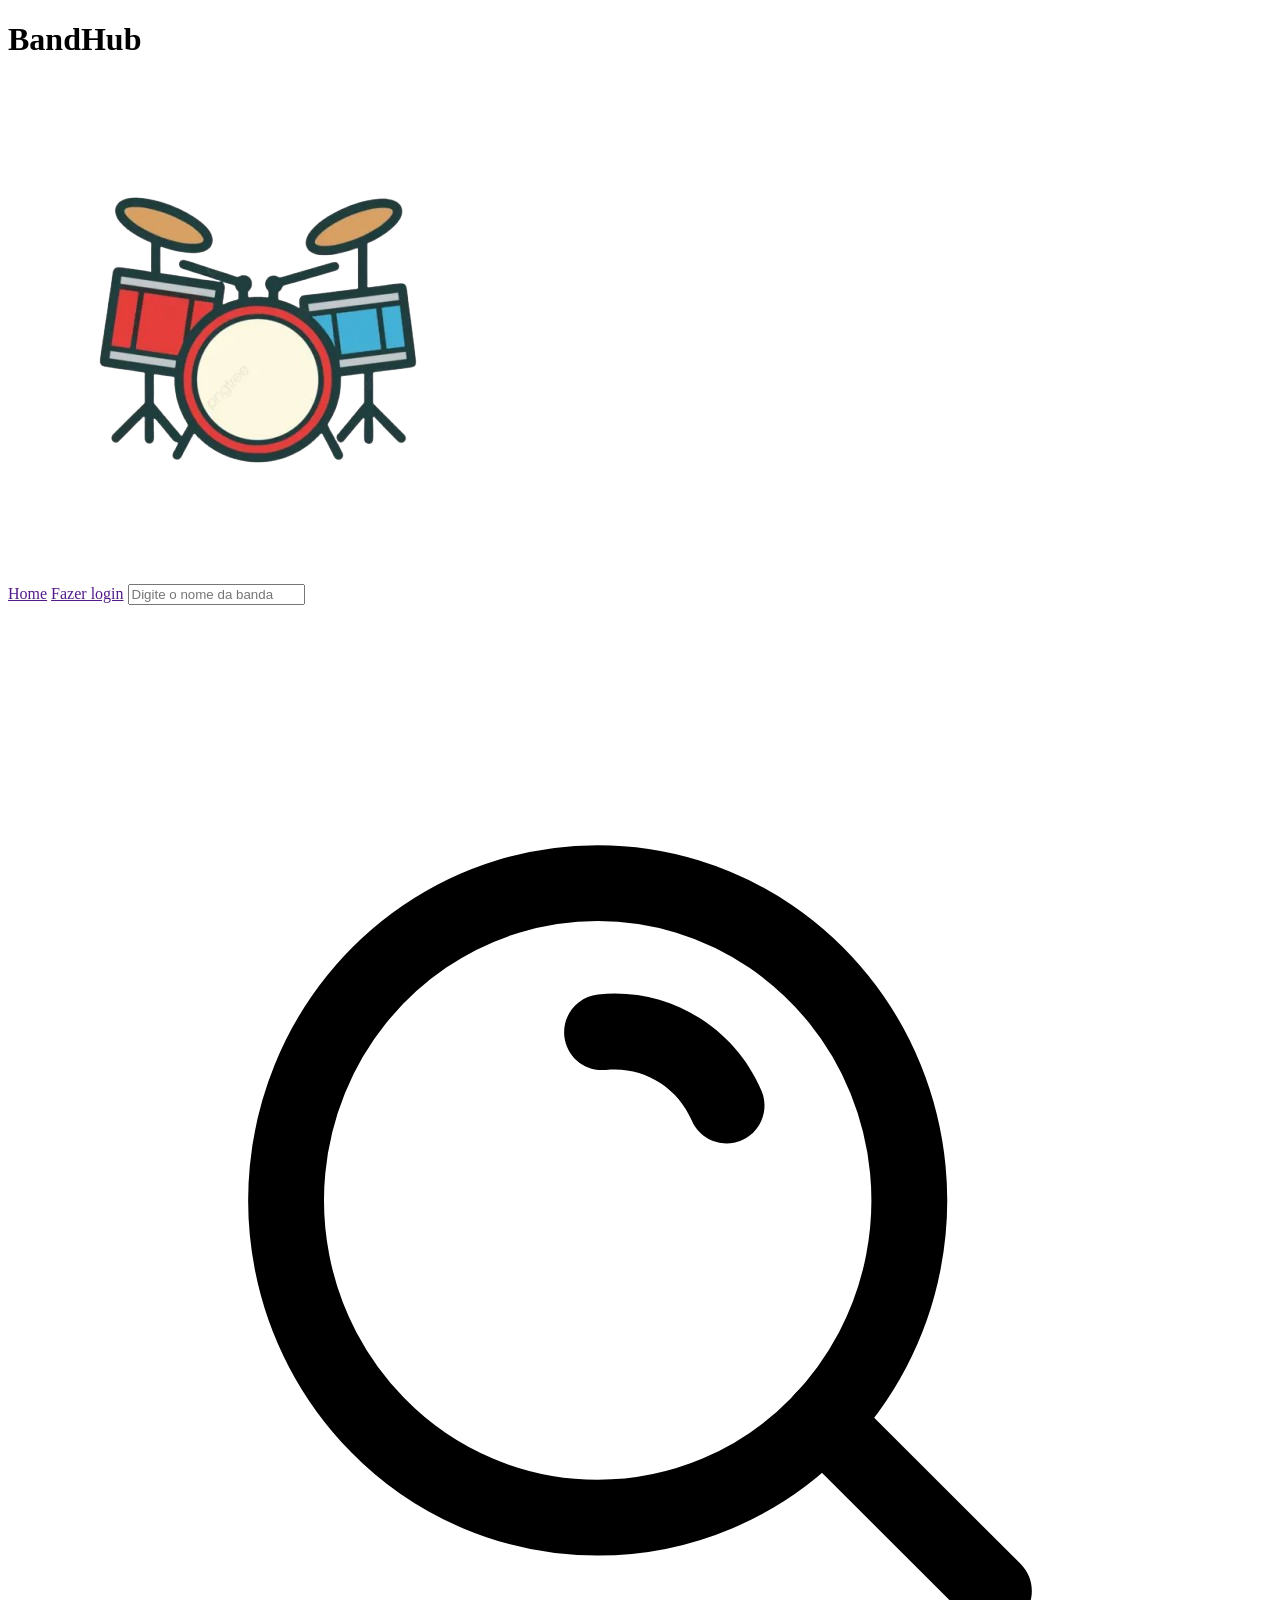
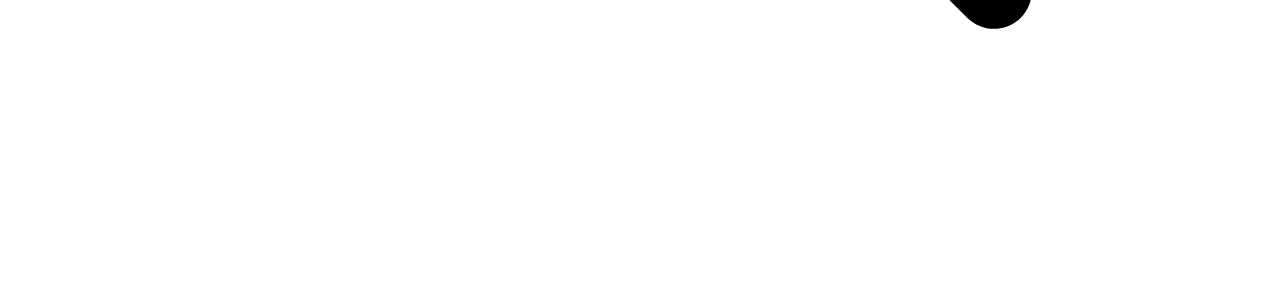
==== codigo/index.html @ df3b28c7 "wip index.html/header_base/css dos dois" ====
<!DOCTYPE html>
<html lang="en">
<head>
    <meta charset="UTF-8">
    <meta name="viewport" content="width=device-width, initial-scale=1.0">
    <title>BandHub</title>
    <link rel="stylesheet" href="public/assets/css/style.css">
    <link rel="stylesheet" href="public/assets/css/pages/index.css">
</head>
<body>
    <header class="header-base">
        <div class="logo">
            <h1 class="logo__titulo">
                BandHub
            </h1>
            <img src="public/assets/images/pngtree-cartoon-drum-set-in-flat-design-style-vector-png-image_18607986-removebg-preview.png" alt="logo-imagem" class="logo__imagem">
        </div>
        <nav class="nav-base">
            <a class="nav-base__link" href="" data-link="index">Home</a>
            <a class="nav-base__link" href="" data-link="login">Fazer login</a>

            <input class="nav-base__pesquisar" type="text" placeholder="Digite o nome da banda">
            <svg class="nav-base__svg" viewBox="0 -0.5 25 25" fill="none" xmlns="http://www.w3.org/2000/svg">
                <g id="SVGRepo_bgCarrier" stroke-width="0"></g>
                <g id="SVGRepo_tracerCarrier" stroke-linecap="round" stroke-linejoin="round"></g>
                <g id="SVGRepo_iconCarrier">
                <path fill-rule="evenodd" clip-rule="evenodd" d="M7.30524 15.7137C6.4404 14.8306 5.85381 13.7131 5.61824 12.4997C5.38072 11.2829 5.50269 10.0233 5.96924 8.87469C6.43181 7.73253 7.22153 6.75251 8.23924 6.05769C10.3041 4.64744 13.0224 4.64744 15.0872 6.05769C16.105 6.75251 16.8947 7.73253 17.3572 8.87469C17.8238 10.0233 17.9458 11.2829 17.7082 12.4997C17.4727 13.7131 16.8861 14.8306 16.0212 15.7137C14.8759 16.889 13.3044 17.5519 11.6632 17.5519C10.0221 17.5519 8.45059 16.889 7.30524 15.7137V15.7137Z"stroke="#000000" stroke-width="1.5" stroke-linecap="round" stroke-linejoin="round"></path>
                <path d="M11.6702 7.20292C11.2583 7.24656 10.9598 7.61586 11.0034 8.02777C11.0471 8.43968 11.4164 8.73821 11.8283 8.69457L11.6702 7.20292ZM13.5216 9.69213C13.6831 10.0736 14.1232 10.2519 14.5047 10.0904C14.8861 9.92892 15.0644 9.4888 14.9029 9.10736L13.5216 9.69213ZM16.6421 15.0869C16.349 14.7943 15.8741 14.7947 15.5815 15.0879C15.2888 15.381 15.2893 15.8559 15.5824 16.1485L16.6421 15.0869ZM18.9704 19.5305C19.2636 19.8232 19.7384 19.8228 20.0311 19.5296C20.3237 19.2364 20.3233 18.7616 20.0301 18.4689L18.9704 19.5305ZM11.8283 8.69457C12.5508 8.61801 13.2384 9.02306 13.5216 9.69213L14.9029 9.10736C14.3622 7.83005 13.0496 7.05676 11.6702 7.20292L11.8283 8.69457ZM15.5824 16.1485L18.9704 19.5305L20.0301 18.4689L16.6421 15.0869L15.5824 16.1485Z" fill="#000000"></path>
                </g>
            </svg>
        </nav>
    </header>
    <main>
        
    </main>
</body>
</html>
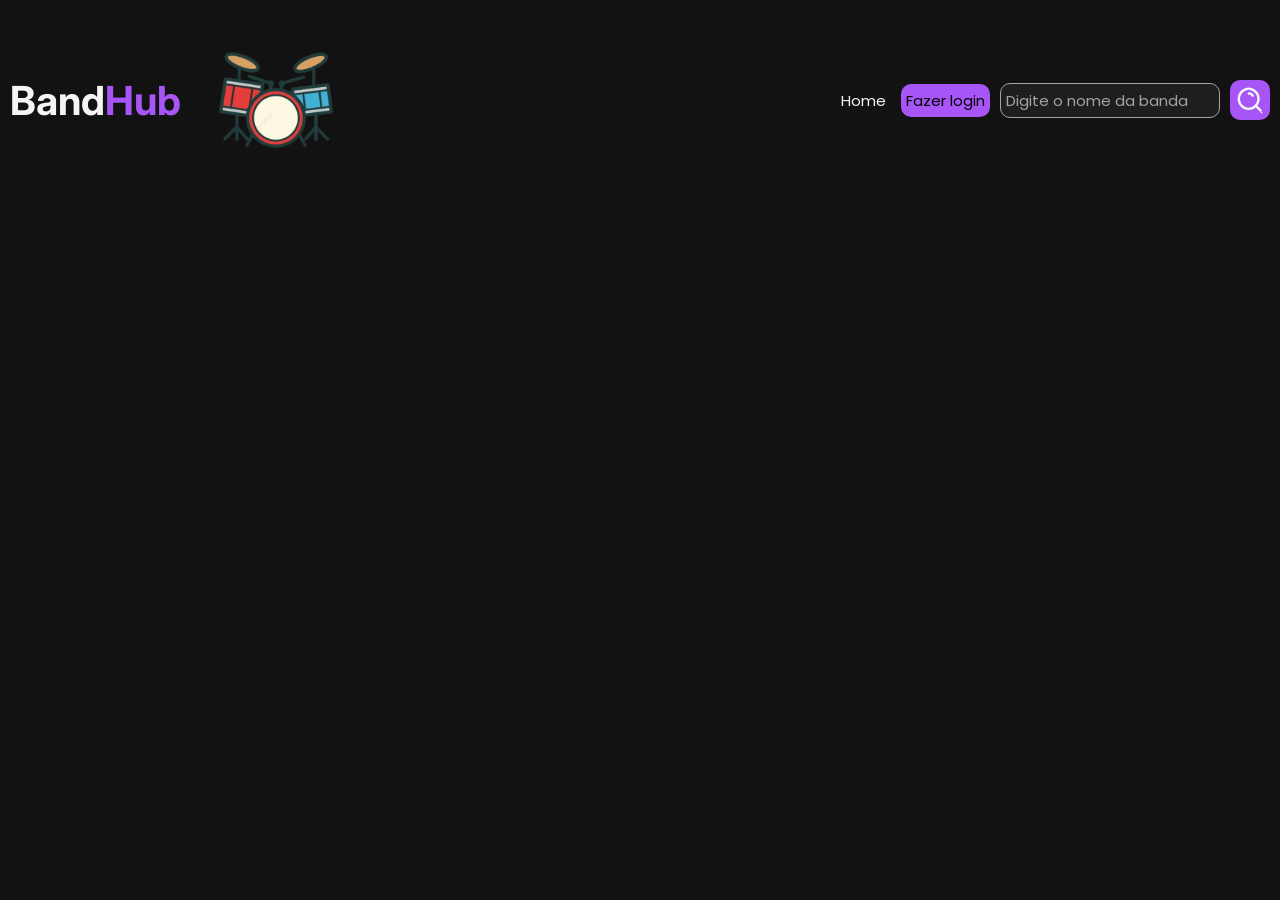
==== commit 563df3bc: "header-base pronto" ====
--- a/codigo/index.html
+++ b/codigo/index.html
@@ -6,31 +6,13 @@
     <title>BandHub</title>
     <link rel="stylesheet" href="public/assets/css/style.css">
     <link rel="stylesheet" href="public/assets/css/pages/index.css">
+
+    <script defer type='module' src="public/assets/js/script.js"></script>
 </head>
 <body>
-    <header class="header-base">
-        <div class="logo">
-            <h1 class="logo__titulo">
-                BandHub
-            </h1>
-            <img src="public/assets/images/pngtree-cartoon-drum-set-in-flat-design-style-vector-png-image_18607986-removebg-preview.png" alt="logo-imagem" class="logo__imagem">
-        </div>
-        <nav class="nav-base">
-            <a class="nav-base__link" href="" data-link="index">Home</a>
-            <a class="nav-base__link" href="" data-link="login">Fazer login</a>
+    <header data-component="header-base"></header>
+    <main>
 
-            <input class="nav-base__pesquisar" type="text" placeholder="Digite o nome da banda">
-            <svg class="nav-base__svg" viewBox="0 -0.5 25 25" fill="none" xmlns="http://www.w3.org/2000/svg">
-                <g id="SVGRepo_bgCarrier" stroke-width="0"></g>
-                <g id="SVGRepo_tracerCarrier" stroke-linecap="round" stroke-linejoin="round"></g>
-                <g id="SVGRepo_iconCarrier">
-                <path fill-rule="evenodd" clip-rule="evenodd" d="M7.30524 15.7137C6.4404 14.8306 5.85381 13.7131 5.61824 12.4997C5.38072 11.2829 5.50269 10.0233 5.96924 8.87469C6.43181 7.73253 7.22153 6.75251 8.23924 6.05769C10.3041 4.64744 13.0224 4.64744 15.0872 6.05769C16.105 6.75251 16.8947 7.73253 17.3572 8.87469C17.8238 10.0233 17.9458 11.2829 17.7082 12.4997C17.4727 13.7131 16.8861 14.8306 16.0212 15.7137C14.8759 16.889 13.3044 17.5519 11.6632 17.5519C10.0221 17.5519 8.45059 16.889 7.30524 15.7137V15.7137Z"stroke="#000000" stroke-width="1.5" stroke-linecap="round" stroke-linejoin="round"></path>
-                <path d="M11.6702 7.20292C11.2583 7.24656 10.9598 7.61586 11.0034 8.02777C11.0471 8.43968 11.4164 8.73821 11.8283 8.69457L11.6702 7.20292ZM13.5216 9.69213C13.6831 10.0736 14.1232 10.2519 14.5047 10.0904C14.8861 9.92892 15.0644 9.4888 14.9029 9.10736L13.5216 9.69213ZM16.6421 15.0869C16.349 14.7943 15.8741 14.7947 15.5815 15.0879C15.2888 15.381 15.2893 15.8559 15.5824 16.1485L16.6421 15.0869ZM18.9704 19.5305C19.2636 19.8232 19.7384 19.8228 20.0311 19.5296C20.3237 19.2364 20.3233 18.7616 20.0301 18.4689L18.9704 19.5305ZM11.8283 8.69457C12.5508 8.61801 13.2384 9.02306 13.5216 9.69213L14.9029 9.10736C14.3622 7.83005 13.0496 7.05676 11.6702 7.20292L11.8283 8.69457ZM15.5824 16.1485L18.9704 19.5305L20.0301 18.4689L16.6421 15.0869L15.5824 16.1485Z" fill="#000000"></path>
-                </g>
-            </svg>
-        </nav>
-    </header>
-    <main>
         
     </main>
 </body>
--- a/codigo/public/assets/css/style.css
+++ b/codigo/public/assets/css/style.css
@@ -0,0 +1,13 @@
+/* Fontes do Google */
+@import url('https://fonts.googleapis.com/css2?family=Inter:wght@400;500;600;700&family=Poppins:wght@400;500;600;700&display=swap');
+
+/* Reset */
+@import url('reset.css');
+
+/* Variáveis */
+@import url('var.css');
+
+/* base */
+@import url(base.css);
+/* Componentes */
+@import url('components/header_base.css');
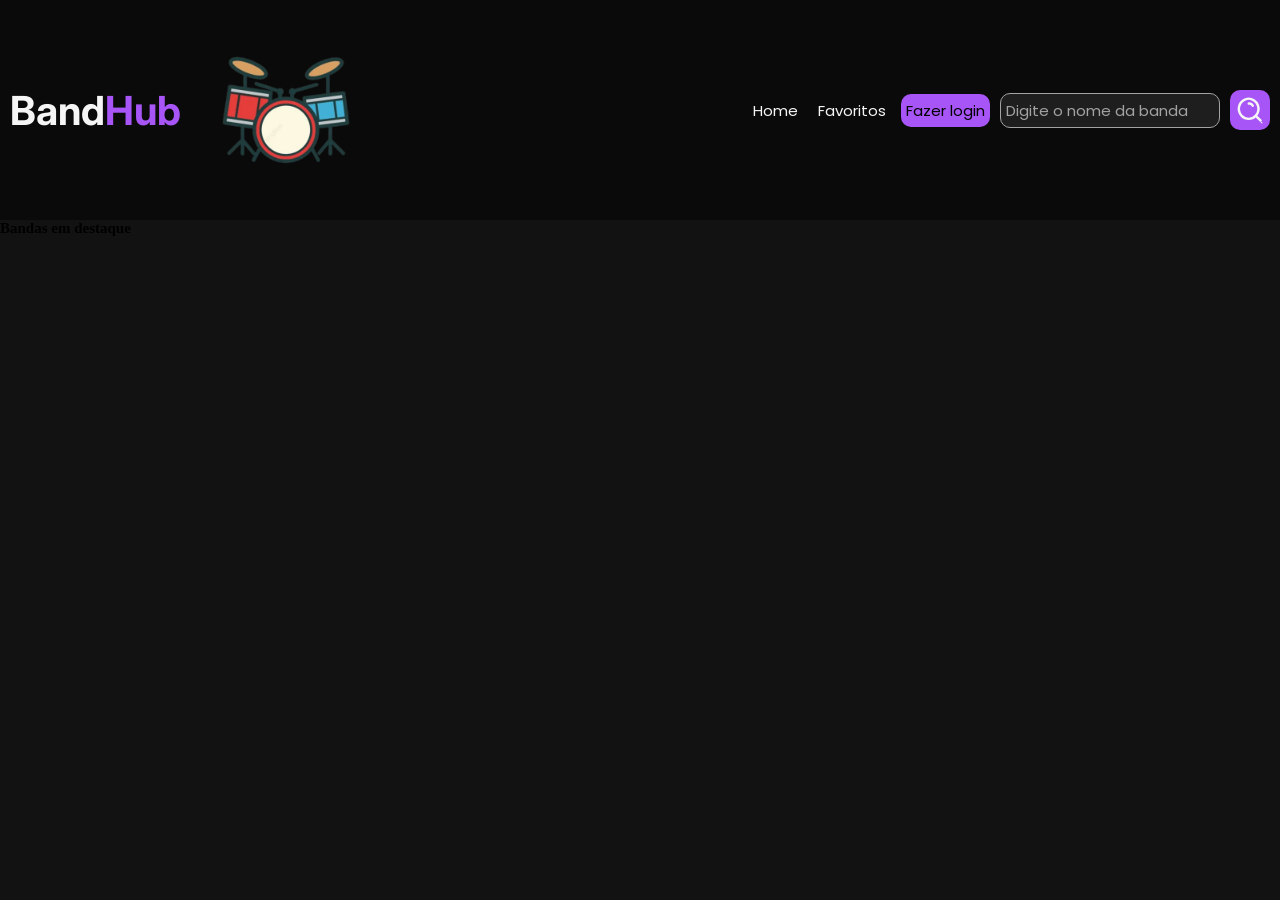
==== commit 98c2b0b6: "wip pagina de detalhes, login, cadastro de entidade" ====
--- a/codigo/index.html
+++ b/codigo/index.html
@@ -8,12 +8,18 @@
     <link rel="stylesheet" href="public/assets/css/pages/index.css">
 
     <script defer type='module' src="public/assets/js/script.js"></script>
+    <script type="module" defer src="public/assets/js/pages/index.js"></script>
 </head>
 <body>
     <header data-component="header-base"></header>
     <main>
+        <section class="bandas-destaque">
+            <h1 class="bandas-destaque__titulo">
+                Bandas em destaque
+            </h1>
 
-        
+            <article data-type="cardContainer"></article>
+        </section>
     </main>
 </body>
 </html>
--- a/codigo/public/assets/css/style.css
+++ b/codigo/public/assets/css/style.css
@@ -11,3 +11,4 @@
 @import url(base.css);
 /* Componentes */
 @import url('components/header_base.css');
+@import url(components/card_base.css);
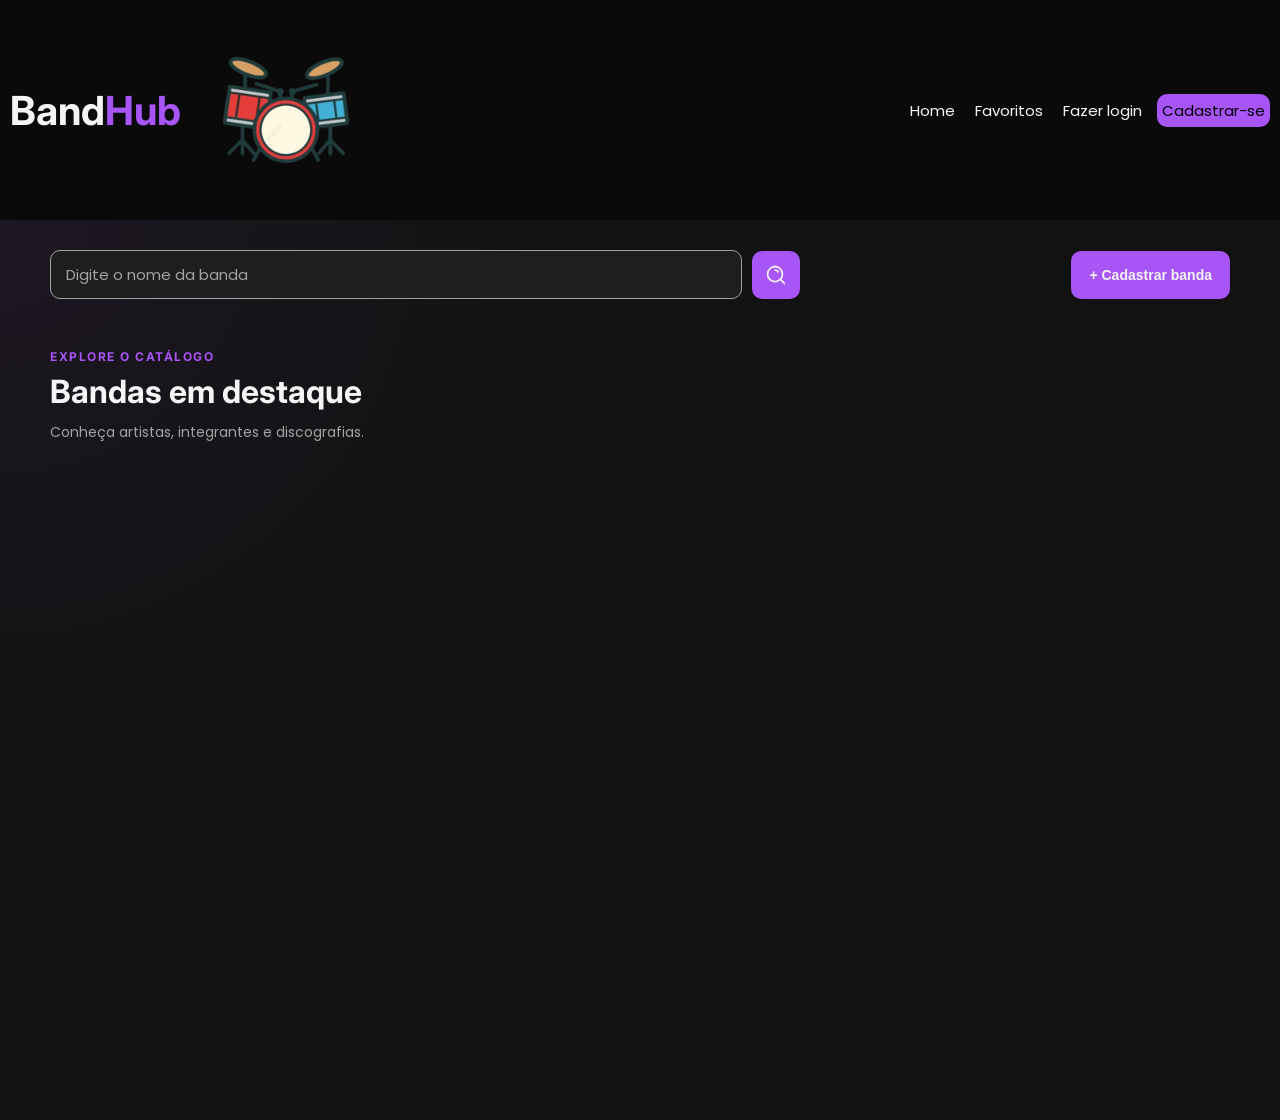
==== commit dad59f6c: "finaliza a 2a etapa" ====
--- a/codigo/index.html
+++ b/codigo/index.html
@@ -1,25 +1,74 @@
 <!DOCTYPE html>
-<html lang="en">
+<html lang="pt-BR">
+
 <head>
     <meta charset="UTF-8">
     <meta name="viewport" content="width=device-width, initial-scale=1.0">
+
     <title>BandHub</title>
+
     <link rel="stylesheet" href="public/assets/css/style.css">
     <link rel="stylesheet" href="public/assets/css/pages/index.css">
 
-    <script defer type='module' src="public/assets/js/script.js"></script>
-    <script type="module" defer src="public/assets/js/pages/index.js"></script>
+    <script type="module" src="public/assets/js/script.js"></script>
+    <script type="module" src="public/assets/js/pages/index.js"></script>
 </head>
+
 <body>
+
     <header data-component="header-base"></header>
-    <main>
+
+    <main class="pagina-inicial">
+
+        <section class="area-pesquisa" aria-label="Pesquisar bandas">
+
+            <div class="pesquisa-container">
+                <input class="pesquisa" id="pesquisa-banda" type="search" placeholder="Digite o nome da banda"
+                    aria-label="Pesquisar banda">
+
+                <button class="pesquisa-botao" type="button" aria-label="Buscar banda">
+                    <svg class="pesquisa-svg" viewBox="0 -0.5 25 25" fill="none" xmlns="http://www.w3.org/2000/svg"
+                        aria-hidden="true">
+                        <path
+                            d="M7.30524 15.7137C6.4404 14.8306 5.85381 13.7131 5.61824 12.4997C5.38072 11.2829 5.50269 10.0233 5.96924 8.87469C6.43181 7.73253 7.22153 6.75251 8.23924 6.05769C10.3041 4.64744 13.0224 4.64744 15.0872 6.05769C16.105 6.75251 16.8947 7.73253 17.3572 8.87469C17.8238 10.0233 17.9458 11.2829 17.7082 12.4997C17.4727 13.7131 16.8861 14.8306 16.0212 15.7137C14.8759 16.889 13.3044 17.5519 11.6632 17.5519C10.0221 17.5519 8.45059 16.889 7.30524 15.7137Z"
+                            stroke="currentColor" stroke-width="1.5" stroke-linecap="round" stroke-linejoin="round">
+                        </path>
+
+                        <path
+                            d="M11.6702 7.20292C11.2583 7.24656 10.9598 7.61586 11.0034 8.02777C11.0471 8.43968 11.4164 8.73821 11.8283 8.69457L11.6702 7.20292ZM13.5216 9.69213C13.6831 10.0736 14.1232 10.2519 14.5047 10.0904C14.8861 9.92892 15.0644 9.4888 14.9029 9.10736L13.5216 9.69213ZM16.6421 15.0869C16.3492 14.7943 15.8741 14.7947 15.5815 15.0879C15.2888 15.381 15.2893 15.8559 15.5824 16.1485L16.6421 15.0869ZM18.9704 19.5305C19.2637 19.2369 19.7386 19.2365 20.0313 19.5296C20.3239 19.8227 20.3233 20.297 20.0301 20.5896L18.9704 19.5305ZM11.8283 8.69457C12.5508 8.61801 13.2384 9.02306 13.5216 9.69213L14.9029 9.10736C14.3622 7.83005 13.0496 7.05676 11.6702 7.20292L11.8283 8.69457ZM15.5824 16.1485L18.9704 19.5305L20.0301 18.4689L16.6421 15.0869L15.5824 16.1485Z"
+                            fill="currentColor"></path>
+                    </svg>
+                </button>
+            </div>
+
+            <a class="cadastrar-banda" href="public/modules/cadastroBanda.html">
+                + Cadastrar banda
+            </a>
+
+        </section>
+
         <section class="bandas-destaque">
-            <h1 class="bandas-destaque__titulo">
-                Bandas em destaque
-            </h1>
+            <div class="bandas-destaque__cabecalho">
+                <div>
+                    <p class="bandas-destaque__etiqueta">
+                        EXPLORE O CATÁLOGO
+                    </p>
 
-            <article data-type="cardContainer"></article>
+                    <h1 class="bandas-destaque__titulo">
+                        Bandas em destaque
+                    </h1>
+
+                    <p class="bandas-destaque__descricao">
+                        Conheça artistas, integrantes e discografias.
+                    </p>
+                </div>
+            </div>
+
+            <div class="bandas-destaque__lista" data-type="cardContainer"></div>
         </section>
+
     </main>
+
 </body>
+
 </html>
--- a/codigo/public/assets/css/pages/index.css
+++ b/codigo/public/assets/css/pages/index.css
@@ -0,0 +1,222 @@
+.pagina-inicial {
+    min-height: 100vh;
+    padding: 3rem 5rem 5rem;
+    background:
+        radial-gradient(circle at top left,
+            rgba(168, 85, 247, 0.07),
+            transparent 35%),
+        var(--fundo);
+    color: var(--texto);
+}
+
+.area-pesquisa {
+    display: flex;
+    align-items: center;
+    gap: var(--espaco-medio);
+    width: 100%;
+    margin-bottom: 5rem;
+}
+
+.pesquisa-container {
+    display: flex;
+    align-items: center;
+    gap: 1rem;
+    width: 70%;
+    max-width: 75rem;
+    min-width: 0;
+}
+
+.pesquisa {
+    width: 100%;
+    min-width: 0;
+    padding: 1.2rem 1.5rem;
+    border: 1px solid var(--texto-secundario);
+    border-radius: 1rem;
+    background-color: var(--card);
+    color: var(--texto);
+    font-family: var(--font-texto);
+    font-size: var(--fonte-media);
+    outline: none;
+    transition: border-color 0.2s ease,
+        box-shadow 0.2s ease;
+}
+
+.pesquisa::placeholder {
+    color: var(--texto-secundario);
+    opacity: 1;
+}
+
+.pesquisa:hover,
+.pesquisa:focus {
+    border-color: var(--destaque);
+}
+
+.pesquisa:focus-visible {
+    box-shadow: 0 0 0 3px rgba(168, 85, 247, 0.25);
+}
+
+.pesquisa-botao {
+    display: flex;
+    align-items: center;
+    justify-content: center;
+    flex-shrink: 0;
+    width: 4.8rem;
+    height: 4.8rem;
+    padding: 0;
+    border: none;
+    border-radius: 1rem;
+    background-color: var(--destaque);
+    color: var(--texto);
+    cursor: pointer;
+    transition: background-color 0.2s ease,
+        transform 0.2s ease;
+}
+
+.pesquisa-svg {
+    width: 3rem;
+    height: 3rem;
+}
+
+.pesquisa-botao:hover {
+    background-color: var(--destaque-foco);
+    transform: scale(1.05);
+}
+
+.pesquisa-botao:focus-visible {
+    outline: 2px solid var(--texto);
+    outline-offset: 3px;
+}
+
+
+.cadastrar-banda {
+    display: inline-flex;
+    align-items: center;
+    justify-content: center;
+    min-height: 4.8rem;
+    margin-left: auto;
+    padding: 1rem 1.8rem;
+    flex-shrink: 0;
+    border-radius: 1rem;
+    background-color: var(--destaque);
+    color: var(--texto);
+    font-family: var(--font-texto);
+    font-size: 1.4rem;
+    font-weight: 600;
+    text-decoration: none;
+    white-space: nowrap;
+    transition: background-color 0.2s ease,
+        transform 0.2s ease;
+}
+
+.cadastrar-banda:hover {
+    background-color: var(--destaque-foco);
+    transform: translateY(-2px);
+}
+
+.cadastrar-banda:focus-visible {
+    outline: 2px solid var(--texto);
+    outline-offset: 3px;
+}
+
+
+.bandas-destaque {
+    width: 100%;
+}
+
+.bandas-destaque__cabecalho {
+    display: flex;
+    align-items: flex-end;
+    justify-content: space-between;
+    gap: 2rem;
+    margin-bottom: 2.5rem;
+}
+
+.bandas-destaque__etiqueta {
+    margin-bottom: 0.8rem;
+    color: var(--destaque);
+    font-family: var(--font-titulo);
+    font-size: 1.2rem;
+    font-weight: 700;
+    letter-spacing: 0.15rem;
+}
+
+.bandas-destaque__titulo {
+    font-family: var(--font-titulo);
+    font-size: 3.2rem;
+    font-weight: 700;
+}
+
+.bandas-destaque__descricao {
+    margin-top: 1rem;
+    color: var(--texto-secundario);
+    font-family: var(--font-texto);
+    font-size: 1.4rem;
+    line-height: 1.6;
+}
+
+
+.bandas-destaque__lista {
+    display: grid;
+    grid-template-columns: repeat(auto-fill, minmax(20rem, 2fr));
+    gap: 2rem;
+    width: 100%;
+}
+
+
+@media (max-width: 768px) {
+    .pagina-inicial {
+        padding: 2.5rem 2rem 4rem;
+    }
+
+    .area-pesquisa {
+        flex-wrap: wrap;
+        margin-bottom: 4rem;
+    }
+
+    .pesquisa-container {
+        width: 100%;
+        max-width: none;
+    }
+
+    .cadastrar-banda {
+        margin-left: auto;
+    }
+
+    .bandas-destaque__titulo {
+        font-size: 2.6rem;
+    }
+
+    .bandas-destaque__lista {
+        grid-template-columns: repeat(auto-fill, minmax(16rem, 1fr));
+    }
+}
+
+@media (max-width: 480px) {
+    .pagina-inicial {
+        padding: 2rem 1.5rem 3rem;
+    }
+
+    .area-pesquisa {
+        gap: 1.5rem;
+    }
+
+    .pesquisa-container {
+        gap: 0.8rem;
+    }
+
+    .pesquisa {
+        font-size: 1.3rem;
+    }
+
+    .cadastrar-banda {
+        width: 100%;
+    }
+
+    .bandas-destaque__titulo {
+        font-size: 2.3rem;
+    }
+
+    .bandas-destaque__lista {
+        grid-template-columns: 1fr;
+    }
+}
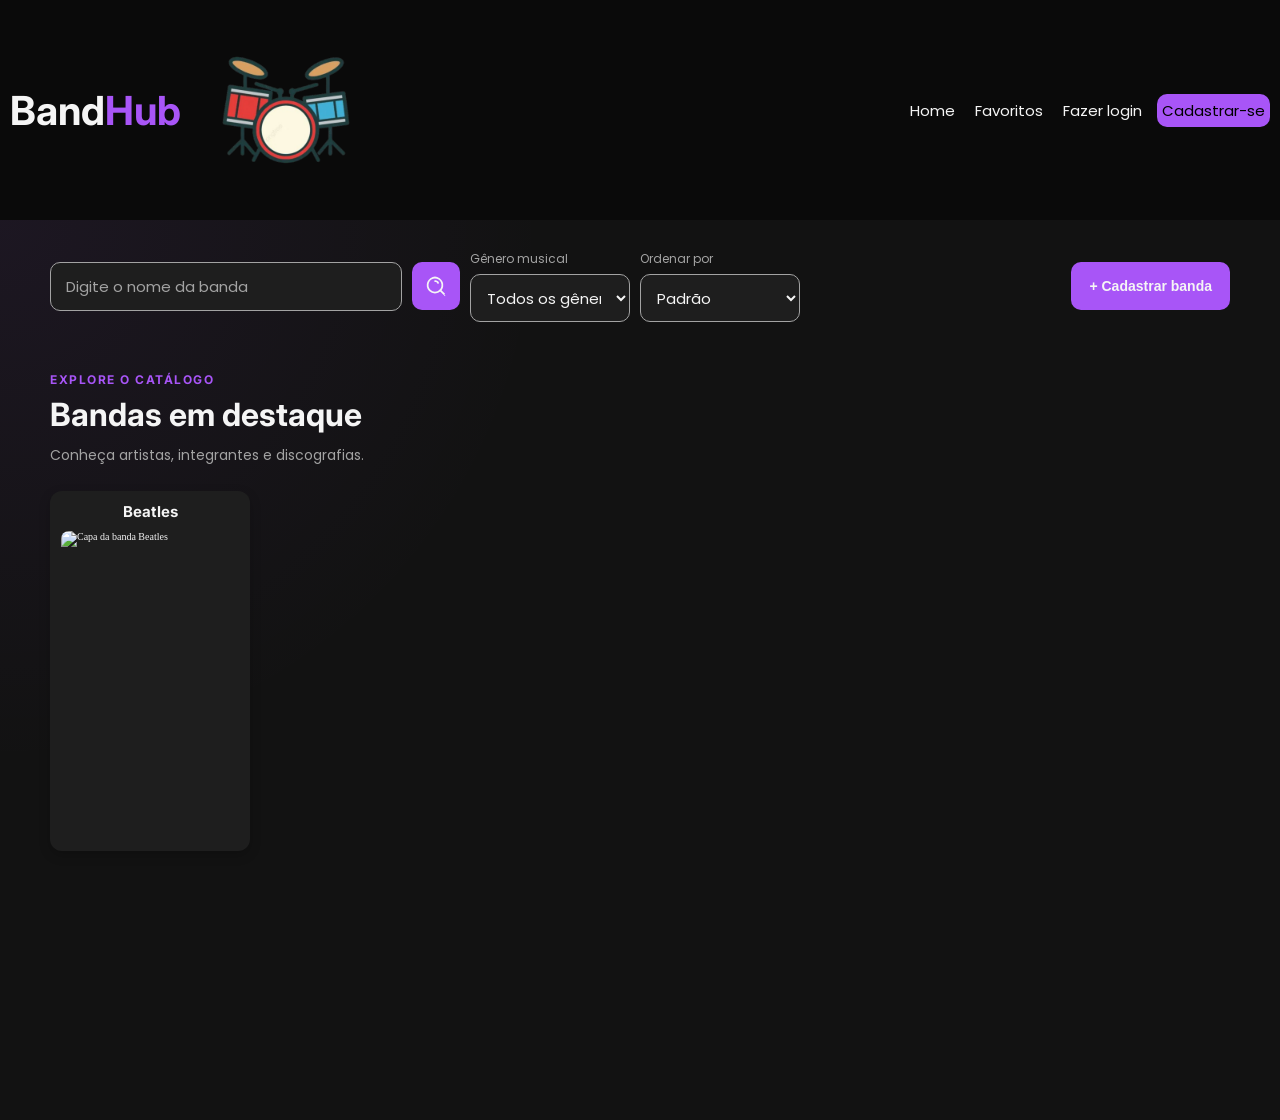
==== commit 60a6ae61: "wip etapa 3" ====
--- a/codigo/index.html
+++ b/codigo/index.html
@@ -39,7 +39,27 @@
                             fill="currentColor"></path>
                     </svg>
                 </button>
+                <div class="filtro-genero">
+                    <label for="filtro-genero">Gênero musical</label>
+
+                    <select id="filtro-genero">
+                        <option value="">Todos os gêneros</option>
+                    </select>
+                </div>
+                <div class="filtro-ordenacao">
+                    <label for="ordenar-bandas">Ordenar por</label>
+
+                    <select id="ordenar-bandas">
+                        <option value="">Padrão</option>
+                        <option value="nome-asc">Nome (A–Z)</option>
+                        <option value="nome-desc">Nome (Z–A)</option>
+                        <option value="ano-asc">Ano (mais antigo)</option>
+                        <option value="ano-desc">Ano (mais recente)</option>
+                    </select>
+                </div>
             </div>
+
+
 
             <a class="cadastrar-banda" href="public/modules/cadastroBanda.html">
                 + Cadastrar banda
--- a/codigo/public/assets/css/pages/index.css
+++ b/codigo/public/assets/css/pages/index.css
@@ -163,7 +163,121 @@
 }
 
 
+.pesquisa-container {
+    flex: 1;
+    width: auto;
+}
+
+.filtro-genero {
+    display: flex;
+    flex-direction: column;
+    gap: 0.6rem;
+    flex: 0 1 20rem;
+    min-width: 16rem;
+}
+
+.filtro-genero label {
+    color: var(--texto-secundario);
+    font-family: var(--font-texto);
+    font-size: 1.2rem;
+}
+
+.filtro-genero select {
+    width: 100%;
+    min-height: 4.8rem;
+    padding: 1rem 1.2rem;
+
+    border: 1px solid var(--texto-secundario);
+    border-radius: 1rem;
+
+    background-color: var(--card);
+    color: var(--texto);
+
+    font-family: var(--font-texto);
+    font-size: var(--fonte-media);
+
+    cursor: pointer;
+    outline: none;
+    transition: border-color 0.2s ease,
+        box-shadow 0.2s ease;
+}
+
+.filtro-genero select:hover,
+.filtro-genero select:focus {
+    border-color: var(--destaque);
+}
+
+.filtro-genero select:focus-visible {
+    box-shadow: 0 0 0 3px rgba(168, 85, 247, 0.25);
+}
+
+
+.filtro-ordenacao {
+    display: flex;
+    flex-direction: column;
+    gap: 0.6rem;
+    flex: 0 1 20rem;
+    min-width: 16rem;
+}
+
+.filtro-ordenacao label {
+    color: var(--texto-secundario);
+    font-family: var(--font-texto);
+    font-size: 1.2rem;
+}
+
+.filtro-ordenacao select {
+    width: 100%;
+    min-height: 4.8rem;
+    padding: 1rem 1.2rem;
+
+    border: 1px solid var(--texto-secundario);
+    border-radius: 1rem;
+
+    background-color: var(--card);
+    color: var(--texto);
+
+    font-family: var(--font-texto);
+    font-size: var(--fonte-media);
+
+    cursor: pointer;
+    outline: none;
+
+    transition: border-color 0.2s ease,
+        box-shadow 0.2s ease;
+}
+
+.filtro-ordenacao select:hover,
+.filtro-ordenacao select:focus {
+    border-color: var(--destaque);
+}
+
+.filtro-ordenacao select:focus-visible {
+    box-shadow: 0 0 0 3px rgba(168, 85, 247, 0.25);
+}
+
+.bandas-destaque__vazio {
+    grid-column: 1 / -1;
+    padding: 3rem 0;
+
+    color: var(--texto-secundario);
+    font-family: var(--font-texto);
+    font-size: var(--fonte-media);
+    text-align: center;
+}
+
+
+
 @media (max-width: 768px) {
+    .pesquisa-container {
+        flex: 1 1 100%;
+        width: 100%;
+    }
+
+    .filtro-genero {
+        flex: 1 1 20rem;
+    }
+
     .pagina-inicial {
         padding: 2.5rem 2rem 4rem;
     }
@@ -189,6 +303,10 @@
     .bandas-destaque__lista {
         grid-template-columns: repeat(auto-fill, minmax(16rem, 1fr));
     }
+
+    .filtro-ordenacao {
+        flex: 1 1 20rem;
+    }
 }
 
 @media (max-width: 480px) {
@@ -219,4 +337,14 @@
     .bandas-destaque__lista {
         grid-template-columns: 1fr;
     }
+
+    .filtro-genero {
+        flex: 1 1 100%;
+        min-width: 0;
+    }
+
+    .filtro-ordenacao {
+        flex: 1 1 100%;
+        min-width: 0;
+    }
 }
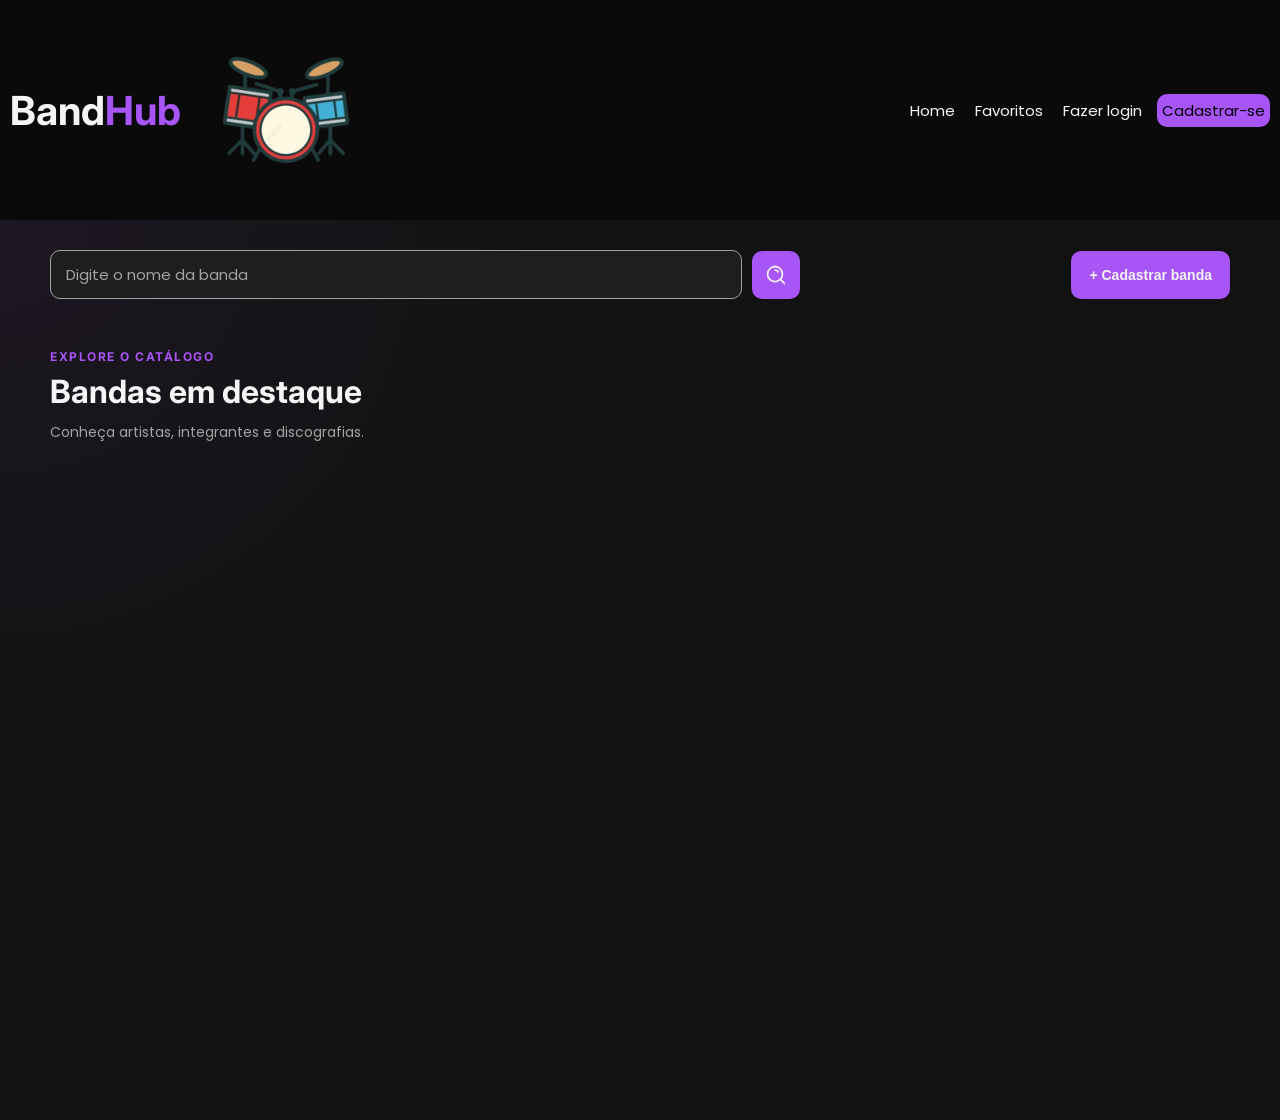
==== commit 7faef658: "Merge branch 'main' into feat/principal" ====
--- a/codigo/index.html
+++ b/codigo/index.html
@@ -39,27 +39,7 @@
                             fill="currentColor"></path>
                     </svg>
                 </button>
-                <div class="filtro-genero">
-                    <label for="filtro-genero">Gênero musical</label>
-
-                    <select id="filtro-genero">
-                        <option value="">Todos os gêneros</option>
-                    </select>
-                </div>
-                <div class="filtro-ordenacao">
-                    <label for="ordenar-bandas">Ordenar por</label>
-
-                    <select id="ordenar-bandas">
-                        <option value="">Padrão</option>
-                        <option value="nome-asc">Nome (A–Z)</option>
-                        <option value="nome-desc">Nome (Z–A)</option>
-                        <option value="ano-asc">Ano (mais antigo)</option>
-                        <option value="ano-desc">Ano (mais recente)</option>
-                    </select>
-                </div>
             </div>
-
-
 
             <a class="cadastrar-banda" href="public/modules/cadastroBanda.html">
                 + Cadastrar banda
@@ -90,5 +70,4 @@
     </main>
 
 </body>
-
 </html>
